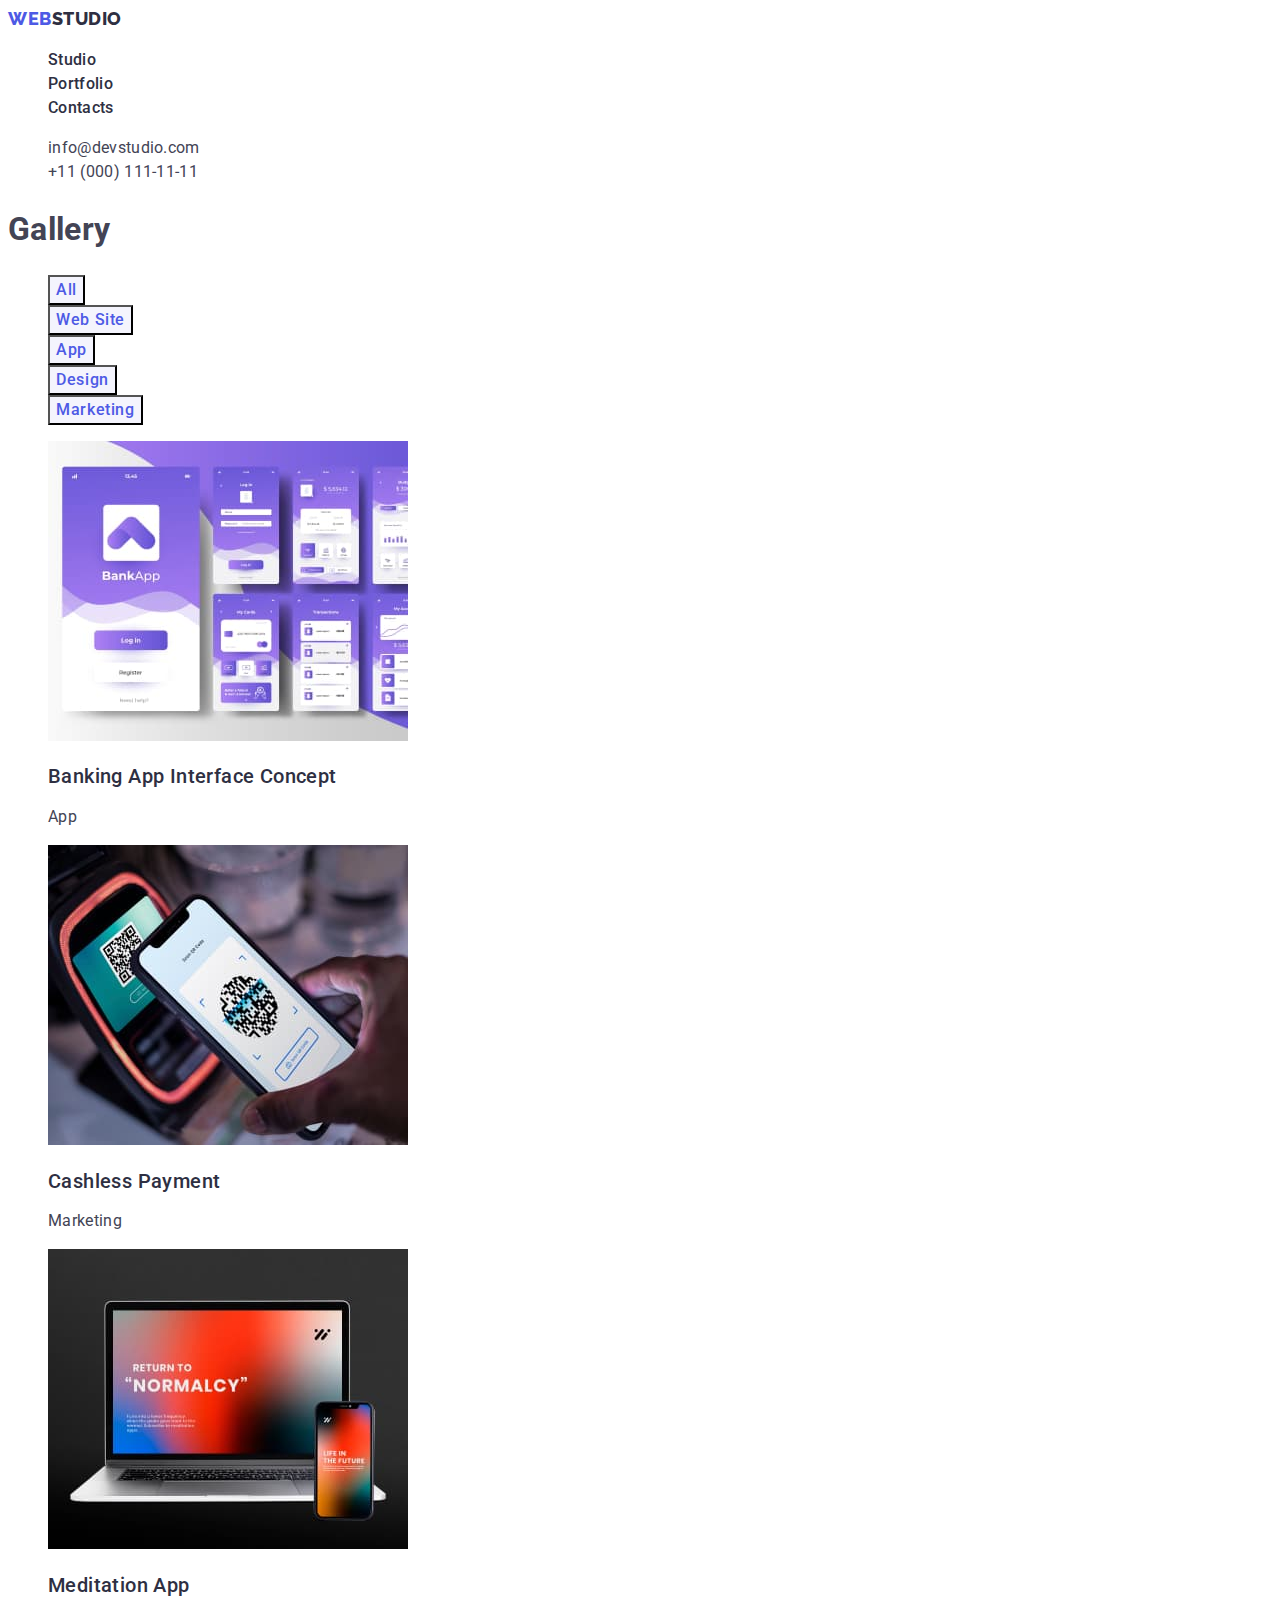
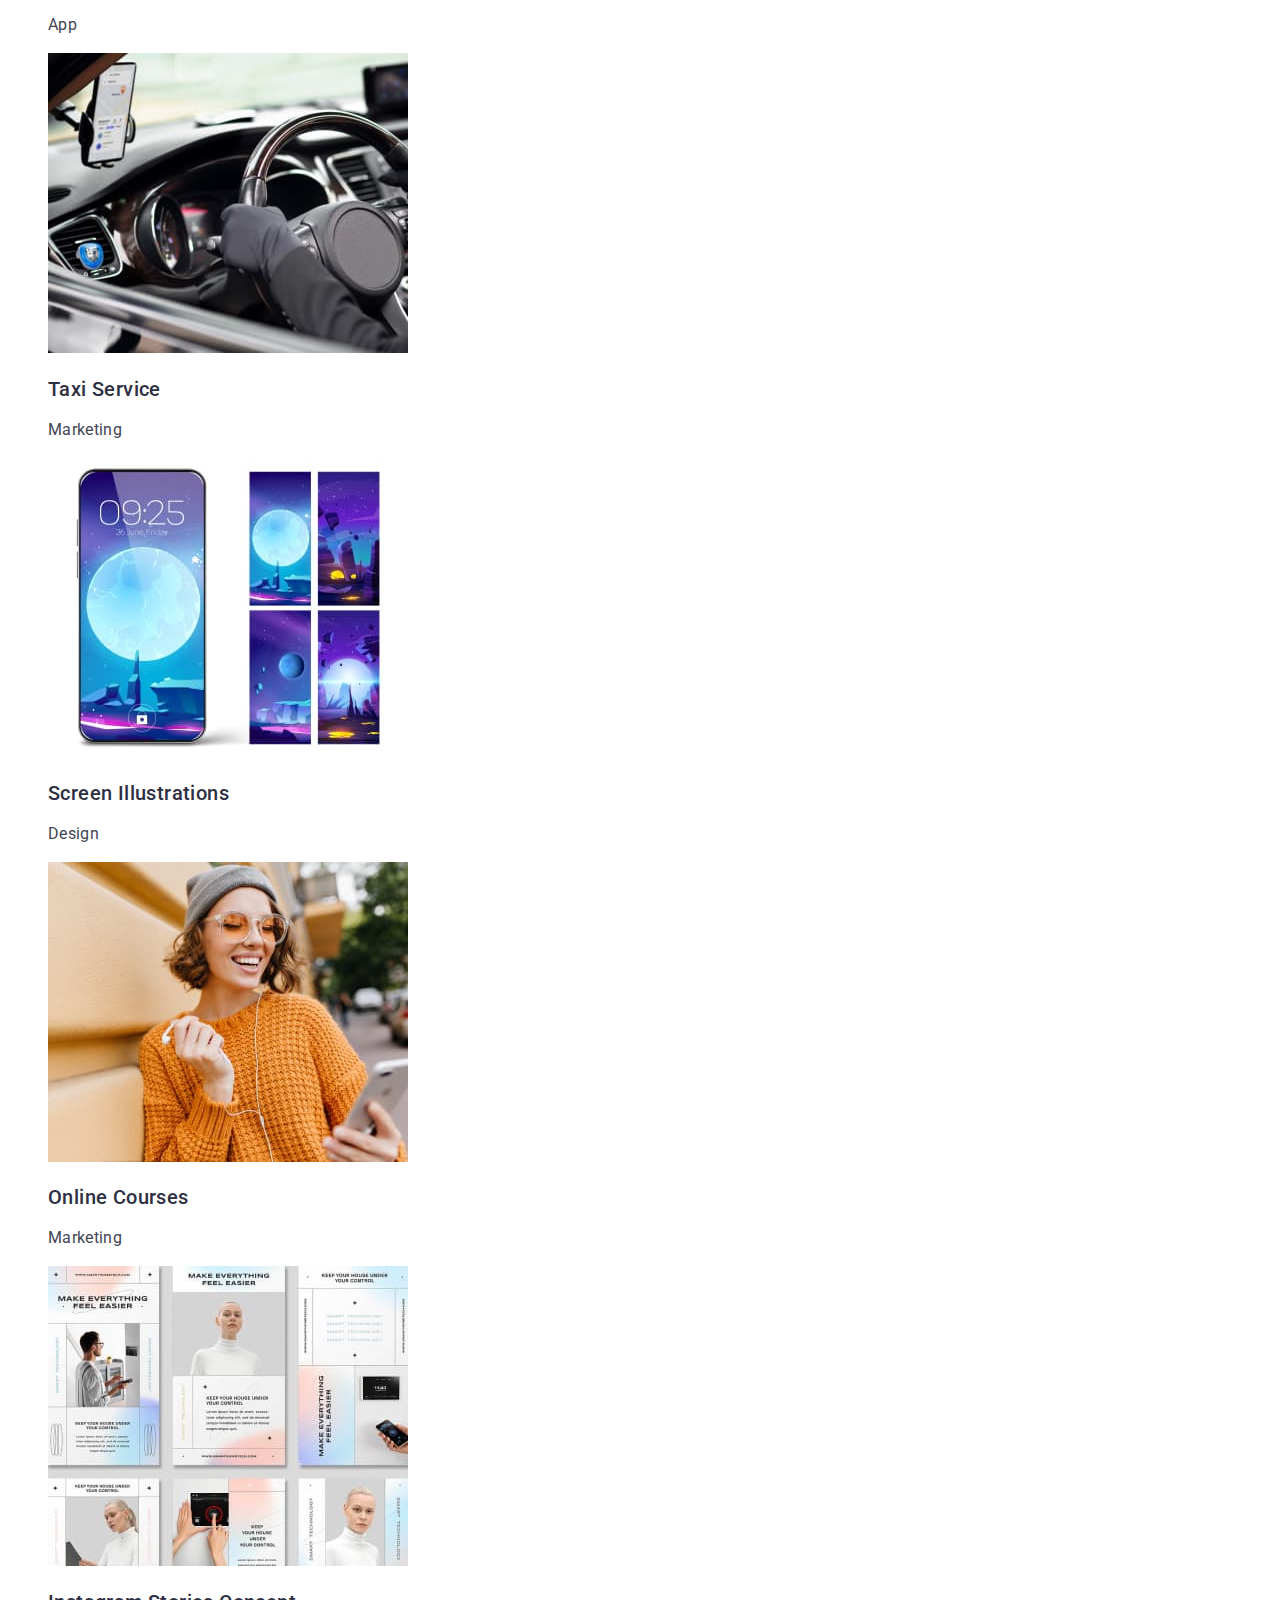
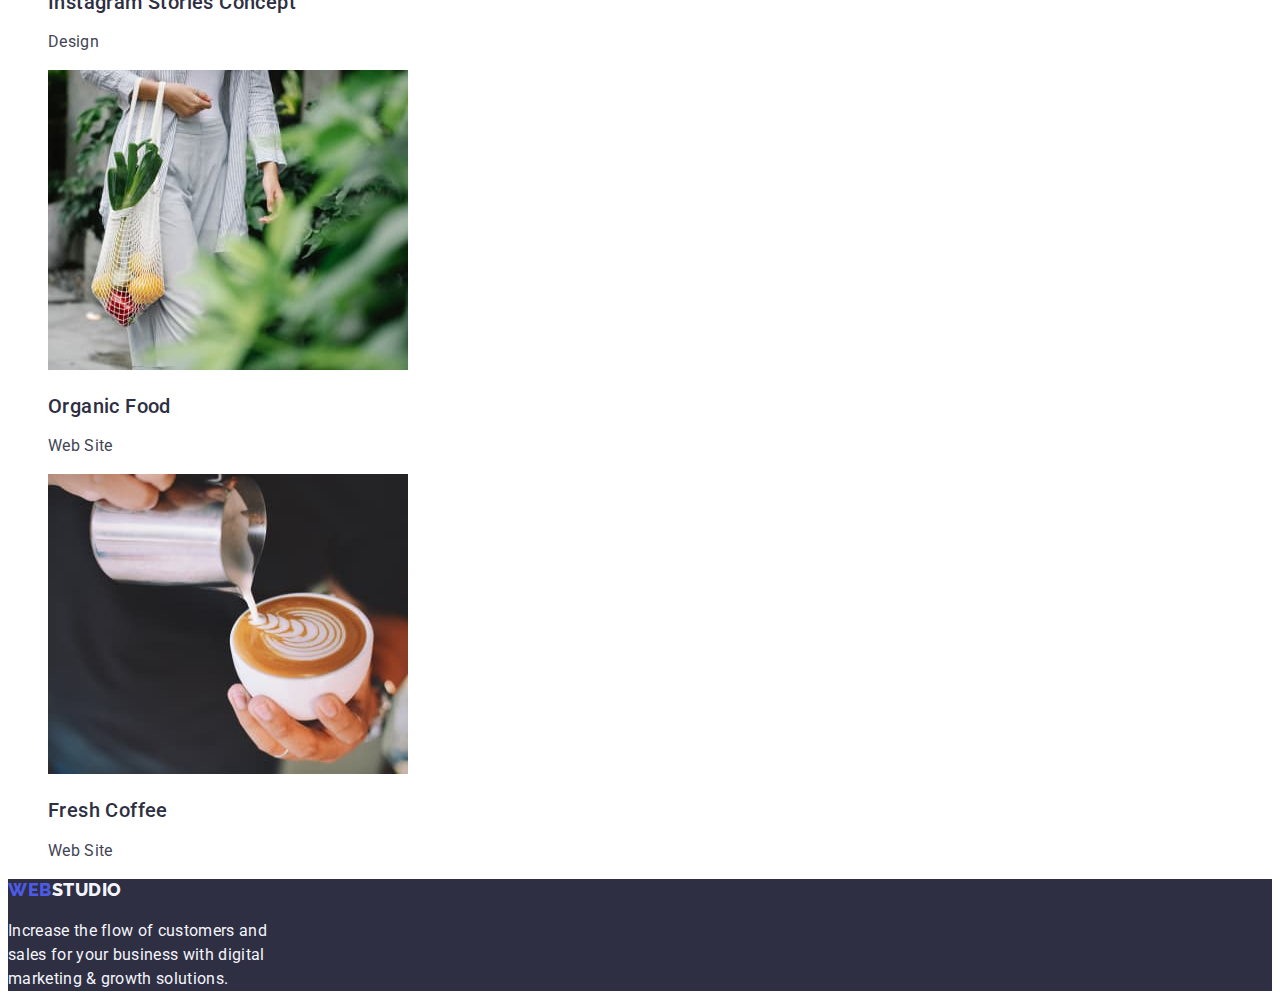
==== portfolio.html @ f918dcb4 "Initial commit" ====
<!DOCTYPE html>
<html lang="en">
    <head>
        <meta charset="UTF-8" />
        <meta name="viewport" content="width=device-width, initial-scale=1.0" />
        <title>Portfolio</title>
        <link rel="stylesheet" href="css/styles.css" />
        <link rel="preconnect" href="https://fonts.googleapis.com" />
        <link rel="preconnect" href="https://fonts.gstatic.com" crossorigin />
        <link
            href="https://fonts.googleapis.com/css2?family=Raleway:wght@800&family=Roboto:wght@400;500;700;900&display=swap"
            rel="stylesheet"
        />
    </head>
    <body id="portfolio">
        <header class="header header--portfolio">
            <nav class="site-nav">
                <a class="site-nav__logo link" href="./index.html">
                    WEB<span class="accent">Studio</span></a
                >
                <ul class="site-nav__list list">
                    <li><a class="site-nav-link link" href="./index.html">Studio</a></li>
                    <li><a class="site-nav-link link" href="./portfolio.html">Portfolio</a></li>
                    <li><a class="site-nav-link link" href="">Contacts</a></li>
                </ul>
            </nav>
            <address class="adress">
                <ul class="adress__list list">
                    <li>
                        <a class="adress__link link" href="”mailto:info@devstudio.com”"
                            >info@devstudio.com</a
                        >
                    </li>
                    <li>
                        <a class="adress__link link" href="tel:+110001111111">+11 (000) 111-11-11</a>
                    </li>
                </ul>
            </address>
        </header>
        <main class="portfolio">
            <section class="gallery">
                <h1 class="hidden">Gallery</h1>
                <ul class="gallery__buttons-list list">
                    <li class="gallery__buttons-item">
                        <button class="gallery__button" type="button">All</button>
                    </li>
                    <li class="gallery__buttons-item">
                        <button class="gallery__button" type="button">Web Site</button>
                    </li>
                    <li class="gallery__buttons-item">
                        <button class="gallery__button" type="button">App</button>
                    </li>
                    <li class="gallery__buttons-item">
                        <button class="gallery__button" type="button">Design</button>
                    </li>
                    <li class="gallery__buttons-item">
                        <button class="gallery__button" type="button">Marketing</button>
                    </li>
                </ul>
                <ul class="gallery__images-list list">
                    <li class="gallery__images-item">
                        <a class="link" href="">
                            <img
                                width="360"
                                height="300"
                                src="./images/portfolio_1.jpg"
                                alt="portfolio photo"
                            />
                            <!-- <div class="gallery__content-wrapper"> -->
                            <h2 class="gallery__images-subtitle">Banking App Interface Concept</h2>
                            <p class="gallery__images-text">App</p>
                            <!-- </div> -->
                        </a>
                    </li>
                    <li class="gallery__images-item">
                        <a class="link" href="">
                            <img
                                width="360"
                                height="300"
                                src="./images/portfolio_2.jpg"
                                alt="portfolio photo"
                            />
                            <!-- <div class="gallery__content-wrapper"> -->
                            <h2 class="gallery__images-subtitle">Cashless Payment</h2>
                            <p class="gallery__images-text">Marketing</p>
                            <!-- </div> -->
                        </a>
                    </li>
                    <li class="gallery__images-item">
                        <a class="link" href="">
                            <img
                                width="360"
                                height="300"
                                src="./images/portfolio_3.jpg"
                                alt="portfolio photo"
                            />
                            <!-- <div class="gallery__content-wrapper"> -->
                            <h2 class="gallery__images-subtitle">Meditation App</h2>
                            <p class="gallery__images-text">App</p>
                            <!-- </div> -->
                        </a>
                    </li>
                    <li class="gallery__images-item">
                        <a class="link" href="">
                            <img
                                width="360"
                                height="300"
                                src="./images/portfolio_4.jpg"
                                alt="portfolio photo"
                            />
                            <!-- <div class="gallery__content-wrapper"> -->
                            <h2 class="gallery__images-subtitle">Taxi Service</h2>
                            <p class="gallery__images-text">Marketing</p>
                            <!-- </div> -->
                        </a>
                    </li>
                    <li class="gallery__images-item">
                        <a class="link" href="">
                            <img
                                width="360"
                                height="300"
                                src="./images/portfolio_5.jpg"
                                alt="portfolio photo"
                            />
                            <!-- <div class="gallery__content-wrapper"> -->
                            <h2 class="gallery__images-subtitle">Screen Illustrations</h2>
                            <p class="gallery__images-text">Design</p>
                            <!-- </div> -->
                        </a>
                    </li>
                    <li class="gallery__images-item">
                        <a class="link" href="">
                            <img
                                width="360"
                                height="300"
                                src="./images/portfolio_6.jpg"
                                alt="portfolio photo"
                            />
                            <!-- <div class="gallery__content-wrapper"> -->
                            <h2 class="gallery__images-subtitle">Online Courses</h2>
                            <p class="gallery__images-text">Marketing</p>
                            <!-- </div> -->
                        </a>
                    </li>
                    <li class="gallery__images-item">
                        <a class="link" href="">
                            <img
                                width="360"
                                height="300"
                                src="./images/portfolio_7.jpg"
                                alt="portfolio photo"
                            />
                            <!-- <div class="gallery__content-wrapper"> -->
                            <h2 class="gallery__images-subtitle">Instagram Stories Concept</h2>
                            <p class="gallery__images-text">Design</p>
                            <!-- </div> -->
                        </a>
                    </li>
                    <li class="gallery__images-item">
                        <a class="link" href="">
                            <img
                                width="360"
                                height="300"
                                src="./images/portfolio_8.jpg"
                                alt="portfolio photo"
                            />
                            <!-- <div class="gallery__content-wrapper"> -->
                            <h2 class="gallery__images-subtitle">Organic Food</h2>
                            <p class="gallery__images-text">Web Site</p>
                            <!-- </div> -->
                        </a>
                    </li>
                    <li class="gallery__images-item">
                        <a class="link" href="">
                            <img
                                width="360"
                                height="300"
                                src="./images/portfolio_9.jpg"
                                alt="portfolio photo"
                            />
                            <!-- <div class="gallery__content-wrapper"> -->
                            <h2 class="gallery__images-subtitle">Fresh Coffee</h2>
                            <p class="gallery__images-text">Web Site</p>
                            <!-- </div> -->
                        </a>
                    </li>
                </ul>
            </section>
        </main>
        <footer class="footer">
            <a class="footer__logo link" href="./index.html">
                Web<span class="accent-footer">Studio</span></a
            >
            <p class="footer__text">
                Increase the flow of customers and <br />
                sales for your business with digital <br />
                marketing & growth solutions.
            </p>
        </footer>
    </body>
</html>
---- css/styles.css ----
:root {
    --main-background-color: #fff;
    --secondary-background-color: #f4f4fd;
    --main-dark-color: #2e2f42;
    --text-color: #434455;
    --white-text-color: #ffffff;
    --light-text-color: #f4f4fd;
    --accent-color: #4d5ae5;
    --accent-color-hover: #404bbf;

    --buttons-color: #f4f4fd;
    --subtitle-font-size: 20px;
    --title-font-size: 36px;
    --logo-font-size: 18px;
    --main-font-size: 15px;
}

body {
    font-family: 'Roboto', sans-serif;
    background-color: var(--main-background-color);
    color: var(--text-color);

    letter-spacing: 0.32px;
    line-height: 1.5;
}



/* ----------------------- index ----------------------------- */
.link {
    text-decoration: none;
}

.list {
    list-style: none;
}

.site-nav {
    color: var(--main-dark-color);

}

.site-nav__logo {
    font-family: 'Raleway', sans-serif;
    color: var(--accent-color);

    font-size: var(--logo-font-size);
    font-weight: 800;
    line-height: 1.17;
    letter-spacing: 0.03em;
    text-transform: uppercase;
}


.site-nav-link {
    font-size: var(--main-font-size);
    font-size: 16px;
    font-weight: 500;
    letter-spacing: 0.32px;
    line-height: 1.5;
    color: var(--main-dark-color);
}

.site-nav-link:hover,
.site-nav-link:focus {
    color: var(--accent-color-hover);
}

.adress {
    font-style: normal;
}



.adress__link{
    color:var(--text-color)
}

.adress__link:hover,
.adress__link:focus {
    color: var(--accent-color-hover);
}

.accent {
    color: var(--main-dark-color);
}

.hero {

    color: var(--white-text-color);
    background-color: var(--main-dark-color);

    text-align: center;
}

.hero__title {

    font-size: 56px;
    font-weight: 700;
    line-height: 1.07;
    letter-spacing: 1.12px;
}

.hero__button {
    font-family: 'Roboto', sans-serif;
    font-weight: 500;
    font-size: 16px;
    line-height: 1.5;
    letter-spacing: 0.04em;

    color: var(--white-text-color);
    background-color: var(--accent-color);

    cursor: pointer;
}

.hero__button:hover,
.hero__button:focus {
    background-color: var(--accent-color-hover);
}


.values__subtitle {
    color: var(--main-dark-color);

    font-size: var(--subtitle-font-size);
    font-weight: 500;
    line-height: 1.2;
    letter-spacing: 0.4px;
}



.work__title {
    text-transform: capitalize;
    text-align: center;

    color: var(--main-dark-color);
    font-size: var(--title-font-size);
    font-weight: 700;
    line-height: 1.11;
    letter-spacing: 0.72px;
}


.team {

    background-color: var(--secondary-background-color);
}

.team__title {
    text-transform: capitalize;
    font-size: var(--title-font-size);
    font-weight: 700;
    line-height: 1.11;
    letter-spacing: 0.72px;
    color: var(--main-dark-color);
    text-align: center;

}



.team__item {

    background-color: var(--main-background-color);
    text-align: center;

}

.team__subtitle {
    font-size: var(--subtitle-font-size);
    font-weight: 500;
    line-height: 1.2;
    letter-spacing: 0.4px;

    color: var(--main-dark-color);
}

.footer {
  
    background-color: var(--main-dark-color);
    color: var(--light-text-color);
}

.footer__logo {
    font-family: 'Raleway', sans-serif;
    font-size: var(--logo-font-size);
    color: var(--accent-color);
    font-weight: 800;
    line-height: 1.17;
    letter-spacing: 0.54px;
    text-transform: uppercase;
}


/* ----------------------- portfolio ----------------------------- */



.accent-footer {
    color: var(--light-text-color);
}


.gallery__button {
    font-family: 'Roboto', sans-serif;
    font-weight: 500;
    font-size: 16px;
    line-height: 1.5;
    letter-spacing: 0.04em;
    color: var(--accent-color);
    background-color: var(--buttons-color);

    cursor: pointer;
}

.gallery__button:focus,
.gallery__button:hover {
    color: var(--main-background-color);
    background-color: var(--accent-color-hover);

}

.gallery__images-subtitle {
    color: var(--main-dark-color);
    font-size: var(--subtitle-font-size);
    font-weight: 500;
    line-height: 1.2;
    letter-spacing: 0.4px;

}

.gallery__images-text{
    color: var(--text-color);
}
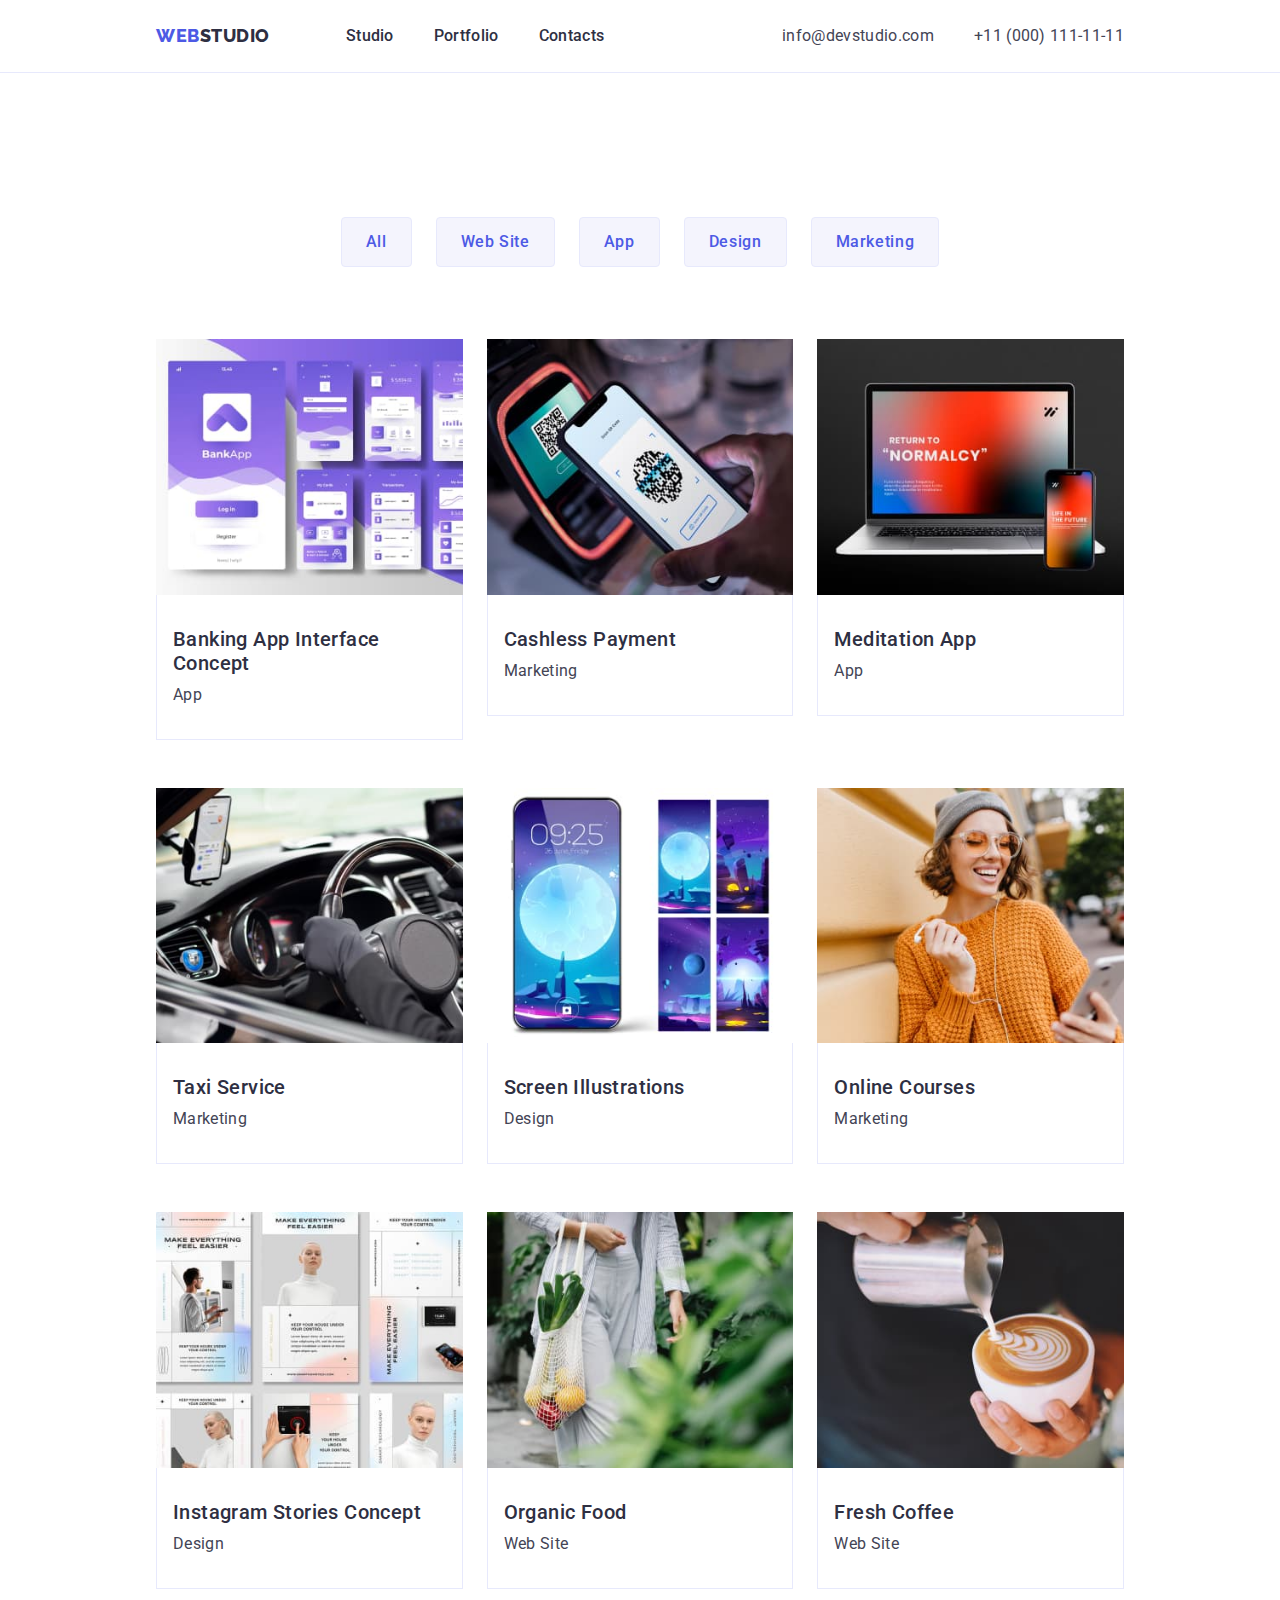
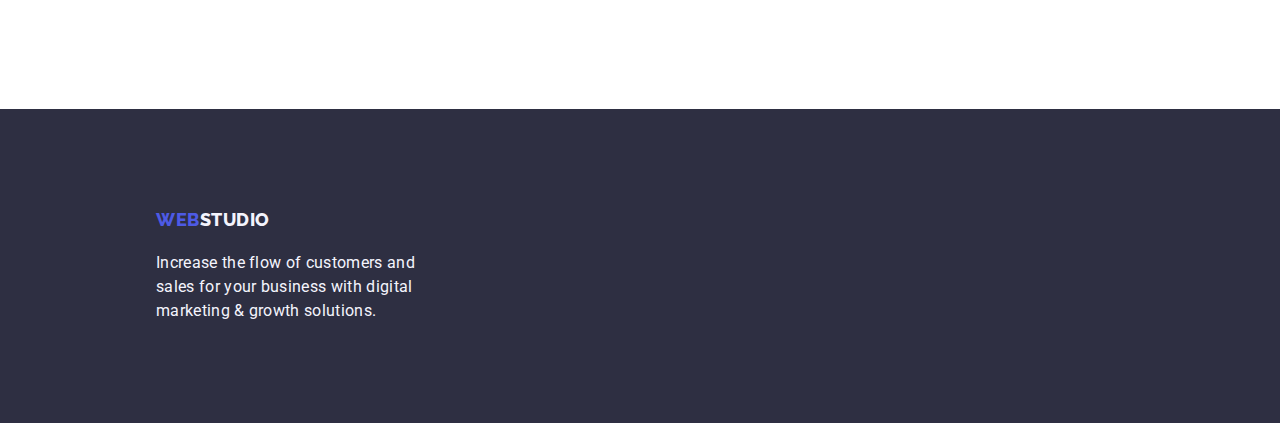
==== commit 15c097ed: "feat" ====
--- a/portfolio.html
+++ b/portfolio.html
@@ -13,11 +13,11 @@
         />
     </head>
     <body id="portfolio">
-        <header class="header header--portfolio">
+        <header class="header header--portfolio container">
             <nav class="site-nav">
                 <a class="site-nav__logo link" href="./index.html">
-                    WEB<span class="accent">Studio</span></a
-                >
+                    WEB<span class="accent">Studio</span>
+                </a>
                 <ul class="site-nav__list list">
                     <li><a class="site-nav-link link" href="./index.html">Studio</a></li>
                     <li><a class="site-nav-link link" href="./portfolio.html">Portfolio</a></li>
@@ -27,167 +27,175 @@
             <address class="adress">
                 <ul class="adress__list list">
                     <li>
-                        <a class="adress__link link" href="”mailto:info@devstudio.com”"
-                            >info@devstudio.com</a
-                        >
+                        <a class="adress__link link" href="”mailto:info@devstudio.com”">
+                            info@devstudio.com
+                        </a>
                     </li>
                     <li>
-                        <a class="adress__link link" href="tel:+110001111111">+11 (000) 111-11-11</a>
+                        <a class="adress__link link" href="tel:+110001111111"
+                            >+11 (000) 111-11-11</a
+                        >
                     </li>
                 </ul>
             </address>
         </header>
         <main class="portfolio">
             <section class="gallery">
-                <h1 class="hidden">Gallery</h1>
-                <ul class="gallery__buttons-list list">
-                    <li class="gallery__buttons-item">
-                        <button class="gallery__button" type="button">All</button>
-                    </li>
-                    <li class="gallery__buttons-item">
-                        <button class="gallery__button" type="button">Web Site</button>
-                    </li>
-                    <li class="gallery__buttons-item">
-                        <button class="gallery__button" type="button">App</button>
-                    </li>
-                    <li class="gallery__buttons-item">
-                        <button class="gallery__button" type="button">Design</button>
-                    </li>
-                    <li class="gallery__buttons-item">
-                        <button class="gallery__button" type="button">Marketing</button>
-                    </li>
-                </ul>
-                <ul class="gallery__images-list list">
-                    <li class="gallery__images-item">
-                        <a class="link" href="">
-                            <img
-                                width="360"
-                                height="300"
-                                src="./images/portfolio_1.jpg"
-                                alt="portfolio photo"
-                            />
-                            <!-- <div class="gallery__content-wrapper"> -->
-                            <h2 class="gallery__images-subtitle">Banking App Interface Concept</h2>
-                            <p class="gallery__images-text">App</p>
-                            <!-- </div> -->
-                        </a>
-                    </li>
-                    <li class="gallery__images-item">
-                        <a class="link" href="">
-                            <img
-                                width="360"
-                                height="300"
-                                src="./images/portfolio_2.jpg"
-                                alt="portfolio photo"
-                            />
-                            <!-- <div class="gallery__content-wrapper"> -->
-                            <h2 class="gallery__images-subtitle">Cashless Payment</h2>
-                            <p class="gallery__images-text">Marketing</p>
-                            <!-- </div> -->
-                        </a>
-                    </li>
-                    <li class="gallery__images-item">
-                        <a class="link" href="">
-                            <img
-                                width="360"
-                                height="300"
-                                src="./images/portfolio_3.jpg"
-                                alt="portfolio photo"
-                            />
-                            <!-- <div class="gallery__content-wrapper"> -->
-                            <h2 class="gallery__images-subtitle">Meditation App</h2>
-                            <p class="gallery__images-text">App</p>
-                            <!-- </div> -->
-                        </a>
-                    </li>
-                    <li class="gallery__images-item">
-                        <a class="link" href="">
-                            <img
-                                width="360"
-                                height="300"
-                                src="./images/portfolio_4.jpg"
-                                alt="portfolio photo"
-                            />
-                            <!-- <div class="gallery__content-wrapper"> -->
-                            <h2 class="gallery__images-subtitle">Taxi Service</h2>
-                            <p class="gallery__images-text">Marketing</p>
-                            <!-- </div> -->
-                        </a>
-                    </li>
-                    <li class="gallery__images-item">
-                        <a class="link" href="">
-                            <img
-                                width="360"
-                                height="300"
-                                src="./images/portfolio_5.jpg"
-                                alt="portfolio photo"
-                            />
-                            <!-- <div class="gallery__content-wrapper"> -->
-                            <h2 class="gallery__images-subtitle">Screen Illustrations</h2>
-                            <p class="gallery__images-text">Design</p>
-                            <!-- </div> -->
-                        </a>
-                    </li>
-                    <li class="gallery__images-item">
-                        <a class="link" href="">
-                            <img
-                                width="360"
-                                height="300"
-                                src="./images/portfolio_6.jpg"
-                                alt="portfolio photo"
-                            />
-                            <!-- <div class="gallery__content-wrapper"> -->
-                            <h2 class="gallery__images-subtitle">Online Courses</h2>
-                            <p class="gallery__images-text">Marketing</p>
-                            <!-- </div> -->
-                        </a>
-                    </li>
-                    <li class="gallery__images-item">
-                        <a class="link" href="">
-                            <img
-                                width="360"
-                                height="300"
-                                src="./images/portfolio_7.jpg"
-                                alt="portfolio photo"
-                            />
-                            <!-- <div class="gallery__content-wrapper"> -->
-                            <h2 class="gallery__images-subtitle">Instagram Stories Concept</h2>
-                            <p class="gallery__images-text">Design</p>
-                            <!-- </div> -->
-                        </a>
-                    </li>
-                    <li class="gallery__images-item">
-                        <a class="link" href="">
-                            <img
-                                width="360"
-                                height="300"
-                                src="./images/portfolio_8.jpg"
-                                alt="portfolio photo"
-                            />
-                            <!-- <div class="gallery__content-wrapper"> -->
-                            <h2 class="gallery__images-subtitle">Organic Food</h2>
-                            <p class="gallery__images-text">Web Site</p>
-                            <!-- </div> -->
-                        </a>
-                    </li>
-                    <li class="gallery__images-item">
-                        <a class="link" href="">
-                            <img
-                                width="360"
-                                height="300"
-                                src="./images/portfolio_9.jpg"
-                                alt="portfolio photo"
-                            />
-                            <!-- <div class="gallery__content-wrapper"> -->
-                            <h2 class="gallery__images-subtitle">Fresh Coffee</h2>
-                            <p class="gallery__images-text">Web Site</p>
-                            <!-- </div> -->
-                        </a>
-                    </li>
-                </ul>
+                <div class="container">
+                    <h1 class="hidden">Gallery</h1>
+                    <ul class="gallery__buttons-list list">
+                        <li class="gallery__buttons-item">
+                            <button class="gallery__button" type="button">All</button>
+                        </li>
+                        <li class="gallery__buttons-item">
+                            <button class="gallery__button" type="button">Web Site</button>
+                        </li>
+                        <li class="gallery__buttons-item">
+                            <button class="gallery__button" type="button">App</button>
+                        </li>
+                        <li class="gallery__buttons-item">
+                            <button class="gallery__button" type="button">Design</button>
+                        </li>
+                        <li class="gallery__buttons-item">
+                            <button class="gallery__button" type="button">Marketing</button>
+                        </li>
+                    </ul>
+                    <ul class="gallery__images-list list">
+                        <li class="gallery__images-item">
+                            <a class="link" href="">
+                                <img
+                                    width="360"
+                                    height="300"
+                                    src="./images/portfolio_1.jpg"
+                                    alt="portfolio photo"
+                                />
+                                <div class="gallery__content-wrapper">
+                                    <h2 class="gallery__images-subtitle">
+                                        Banking App Interface Concept
+                                    </h2>
+                                    <p class="gallery__images-text">App</p>
+                                </div>
+                            </a>
+                        </li>
+                        <li class="gallery__images-item">
+                            <a class="link" href="">
+                                <img
+                                    width="360"
+                                    height="300"
+                                    src="./images/portfolio_2.jpg"
+                                    alt="portfolio photo"
+                                />
+                                <div class="gallery__content-wrapper">
+                                    <h2 class="gallery__images-subtitle">Cashless Payment</h2>
+                                    <p class="gallery__images-text">Marketing</p>
+                                </div>
+                            </a>
+                        </li>
+                        <li class="gallery__images-item">
+                            <a class="link" href="">
+                                <img
+                                    width="360"
+                                    height="300"
+                                    src="./images/portfolio_3.jpg"
+                                    alt="portfolio photo"
+                                />
+                                <div class="gallery__content-wrapper">
+                                    <h2 class="gallery__images-subtitle">Meditation App</h2>
+                                    <p class="gallery__images-text">App</p>
+                                </div>
+                            </a>
+                        </li>
+                        <li class="gallery__images-item">
+                            <a class="link" href="">
+                                <img
+                                    width="360"
+                                    height="300"
+                                    src="./images/portfolio_4.jpg"
+                                    alt="portfolio photo"
+                                />
+                                <div class="gallery__content-wrapper">
+                                    <h2 class="gallery__images-subtitle">Taxi Service</h2>
+                                    <p class="gallery__images-text">Marketing</p>
+                                </div>
+                            </a>
+                        </li>
+                        <li class="gallery__images-item">
+                            <a class="link" href="">
+                                <img
+                                    width="360"
+                                    height="300"
+                                    src="./images/portfolio_5.jpg"
+                                    alt="portfolio photo"
+                                />
+                                <div class="gallery__content-wrapper">
+                                    <h2 class="gallery__images-subtitle">Screen Illustrations</h2>
+                                    <p class="gallery__images-text">Design</p>
+                                </div>
+                            </a>
+                        </li>
+                        <li class="gallery__images-item">
+                            <a class="link" href="">
+                                <img
+                                    width="360"
+                                    height="300"
+                                    src="./images/portfolio_6.jpg"
+                                    alt="portfolio photo"
+                                />
+                                <div class="gallery__content-wrapper">
+                                    <h2 class="gallery__images-subtitle">Online Courses</h2>
+                                    <p class="gallery__images-text">Marketing</p>
+                                </div>
+                            </a>
+                        </li>
+                        <li class="gallery__images-item">
+                            <a class="link" href="">
+                                <img
+                                    width="360"
+                                    height="300"
+                                    src="./images/portfolio_7.jpg"
+                                    alt="portfolio photo"
+                                />
+                                <div class="gallery__content-wrapper">
+                                    <h2 class="gallery__images-subtitle">
+                                        Instagram Stories Concept
+                                    </h2>
+                                    <p class="gallery__images-text">Design</p>
+                                </div>
+                            </a>
+                        </li>
+                        <li class="gallery__images-item">
+                            <a class="link" href="">
+                                <img
+                                    width="360"
+                                    height="300"
+                                    src="./images/portfolio_8.jpg"
+                                    alt="portfolio photo"
+                                />
+                                <div class="gallery__content-wrapper">
+                                    <h2 class="gallery__images-subtitle">Organic Food</h2>
+                                    <p class="gallery__images-text">Web Site</p>
+                                </div>
+                            </a>
+                        </li>
+                        <li class="gallery__images-item">
+                            <a class="link" href="">
+                                <img
+                                    width="360"
+                                    height="300"
+                                    src="./images/portfolio_9.jpg"
+                                    alt="portfolio photo"
+                                />
+                                <div class="gallery__content-wrapper">
+                                    <h2 class="gallery__images-subtitle">Fresh Coffee</h2>
+                                    <p class="gallery__images-text">Web Site</p>
+                                </div>
+                            </a>
+                        </li>
+                    </ul>
+                </div>
             </section>
         </main>
-        <footer class="footer">
+        <footer class="footer container">
             <a class="footer__logo link" href="./index.html">
                 Web<span class="accent-footer">Studio</span></a
             >
--- a/css/styles.css
+++ b/css/styles.css
@@ -7,7 +7,7 @@
     --light-text-color: #f4f4fd;
     --accent-color: #4d5ae5;
     --accent-color-hover: #404bbf;
-
+    --border-color: #e7e9fc;
     --buttons-color: #f4f4fd;
     --subtitle-font-size: 20px;
     --title-font-size: 36px;
@@ -19,14 +19,41 @@
     font-family: 'Roboto', sans-serif;
     background-color: var(--main-background-color);
     color: var(--text-color);
-
+    margin: 0;
     letter-spacing: 0.32px;
     line-height: 1.5;
 }
 
-
+img {
+    max-width: 100%;
+    height: auto;  
+    display: block;
+}
+
+h1,
+h2,
+h3,
+p,
+ul {
+    margin: 0;
+}
+
+ul {
+    padding: 0;
+    list-style: none;
+}
+
+a {
+    font-style: normal;
+    text-decoration: none;
+    color: inherit;
+}
 
 /* ----------------------- index ----------------------------- */
+
+.container{
+    max-width: 1158px;
+}
 .link {
     text-decoration: none;
 }
@@ -34,16 +61,27 @@
 .list {
     list-style: none;
 }
+.header {
+    padding: 0 156px;
+    display: flex;
+    align-items: center;
+    justify-content: space-between;
+    border-bottom: 1px solid var(--border-color);
+}
+
 
 .site-nav {
     color: var(--main-dark-color);
-
+    display: flex;
+    align-items: center;
+    height: 72px;
+    width: auto; 
 }
 
 .site-nav__logo {
     font-family: 'Raleway', sans-serif;
     color: var(--accent-color);
-
+    margin-right: 76px;
     font-size: var(--logo-font-size);
     font-weight: 800;
     line-height: 1.17;
@@ -51,6 +89,14 @@
     text-transform: uppercase;
 }
 
+.site-nav .site-nav__list {
+    display: flex;
+    align-items: center;
+}
+
+.site-nav__list > li:not(:last-child) {
+    margin-right: 40px;
+}
 
 .site-nav-link {
     font-size: var(--main-font-size);
@@ -70,7 +116,14 @@
     font-style: normal;
 }
 
-
+.adress .adress__list {
+    display: flex;
+    align-items: center;
+}
+
+.adress__list > li:not(:last-child) {
+    margin-right: 40px;
+}
 
 .adress__link{
     color:var(--text-color)
@@ -85,16 +138,23 @@
     color: var(--main-dark-color);
 }
 
+
 .hero {
-
+    height: 600px;
+    width: auto;
+    background-color: var(--main-dark-color);
     color: var(--white-text-color);
-    background-color: var(--main-dark-color);
-
+    display: flex;
+    flex-direction: column;
+    align-items: center;
+    justify-content: center;
     text-align: center;
+    margin-left: auto;
+    margin-right: auto;
 }
 
 .hero__title {
-
+    margin-bottom: 48px;
     font-size: 56px;
     font-weight: 700;
     line-height: 1.07;
@@ -107,10 +167,12 @@
     font-size: 16px;
     line-height: 1.5;
     letter-spacing: 0.04em;
-
+    padding: 16px 32px;
     color: var(--white-text-color);
     background-color: var(--accent-color);
-
+    border-radius: 4px;
+    border: none;
+    box-shadow: 0px 4px 4px 0px rgba(0, 0, 0, 0.15);
     cursor: pointer;
 }
 
@@ -119,22 +181,40 @@
     background-color: var(--accent-color-hover);
 }
 
+.values {
+    padding: 120px 156px;
+}
+
+.hidden {
+    visibility: hidden;
+}
 
 .values__subtitle {
     color: var(--main-dark-color);
-
+    margin-bottom: 8px;
     font-size: var(--subtitle-font-size);
     font-weight: 500;
     line-height: 1.2;
     letter-spacing: 0.4px;
 }
 
-
+.values__list {
+    display: flex;
+    justify-content: space-between;
+}
+
+.values__item:not(:last-child) {
+    margin-right: 24px;
+}
+
+.work {
+    padding: 0 156px 140px 156px;
+}
 
 .work__title {
     text-transform: capitalize;
     text-align: center;
-
+    margin-bottom: 72px;
     color: var(--main-dark-color);
     font-size: var(--title-font-size);
     font-weight: 700;
@@ -142,9 +222,13 @@
     letter-spacing: 0.72px;
 }
 
+.work__list {
+    display: flex;
+    justify-content: space-between;
+}
 
 .team {
-
+    padding: 120px 156px 120px 156px;
     background-color: var(--secondary-background-color);
 }
 
@@ -156,16 +240,21 @@
     letter-spacing: 0.72px;
     color: var(--main-dark-color);
     text-align: center;
-
-}
-
-
+    margin-bottom: 72px;
+}
+
+.team__list {
+    display: flex;
+    justify-content: space-between;
+}
 
 .team__item {
-
+    padding-bottom: 32px;
     background-color: var(--main-background-color);
     text-align: center;
-
+    border-radius: 0px 0px 4px 4px;
+    box-shadow: 0px 2px 1px 0px rgba(46, 47, 66, 0.08), 0px 1px 1px 0px rgba(46, 47, 66, 0.16),
+        0px 1px 6px 0px rgba(46, 47, 66, 0.08);
 }
 
 .team__subtitle {
@@ -173,12 +262,13 @@
     font-weight: 500;
     line-height: 1.2;
     letter-spacing: 0.4px;
-
+    margin-top: 32px;
+    margin-bottom: 8px;
     color: var(--main-dark-color);
 }
 
 .footer {
-  
+    padding: 100px 156px;
     background-color: var(--main-dark-color);
     color: var(--light-text-color);
 }
@@ -193,15 +283,29 @@
     text-transform: uppercase;
 }
 
+.footer__text {
+    margin-top: 18px;
+}
 
 /* ----------------------- portfolio ----------------------------- */
 
-
+.portfolio {
+    padding: 96px 156px 120px 156px;
+}
 
 .accent-footer {
     color: var(--light-text-color);
 }
 
+.gallery__buttons-list {
+    display: flex;
+    justify-content: center;
+    margin-bottom: 72px;
+}
+
+.gallery__buttons-list li:not(:last-child) {
+    margin-right: 24px;
+}
 
 .gallery__button {
     font-family: 'Roboto', sans-serif;
@@ -211,7 +315,9 @@
     letter-spacing: 0.04em;
     color: var(--accent-color);
     background-color: var(--buttons-color);
-
+    border: 1px solid var(--border-color);
+    padding: 12px 24px;
+    border-radius: 4px;
     cursor: pointer;
 }
 
@@ -219,7 +325,34 @@
 .gallery__button:hover {
     color: var(--main-background-color);
     background-color: var(--accent-color-hover);
-
+    box-shadow: 0px 2px 2px 0px rgba(0, 0, 0, 0.12), 0px 2px 1px 0px rgba(0, 0, 0, 0.08),
+        0px 3px 1px 0px rgba(0, 0, 0, 0.1);
+    border: 1px solid transparent;
+}
+
+.gallery__images-list {
+    display: flex;
+    flex-wrap: wrap;
+    justify-content: space-between;
+    margin: 0 auto;
+}
+
+.gallery__images-item img {
+    box-sizing: border-box;
+}
+
+.gallery__images-item {
+    flex-basis: calc((100% - 48px) / 3);
+    margin-right: 24px;
+    margin-bottom: 48px;
+}
+
+.gallery__images-item:nth-child(3n) {
+    margin-right: 0;
+}
+
+.gallery__images-item:nth-last-child(-n + 3) {
+    margin-bottom: 0;
 }
 
 .gallery__images-subtitle {
@@ -228,7 +361,16 @@
     font-weight: 500;
     line-height: 1.2;
     letter-spacing: 0.4px;
-
+    margin-bottom: 8px;
+}
+
+.gallery__content-wrapper {
+    max-width: 360px;
+    box-sizing: border-box;
+    border-bottom: 1px solid var(--border-color);
+    border-left: 1px solid var(--border-color);
+    border-right: 1px solid var(--border-color);
+    padding: 32px 16px;
 }
 
 .gallery__images-text{
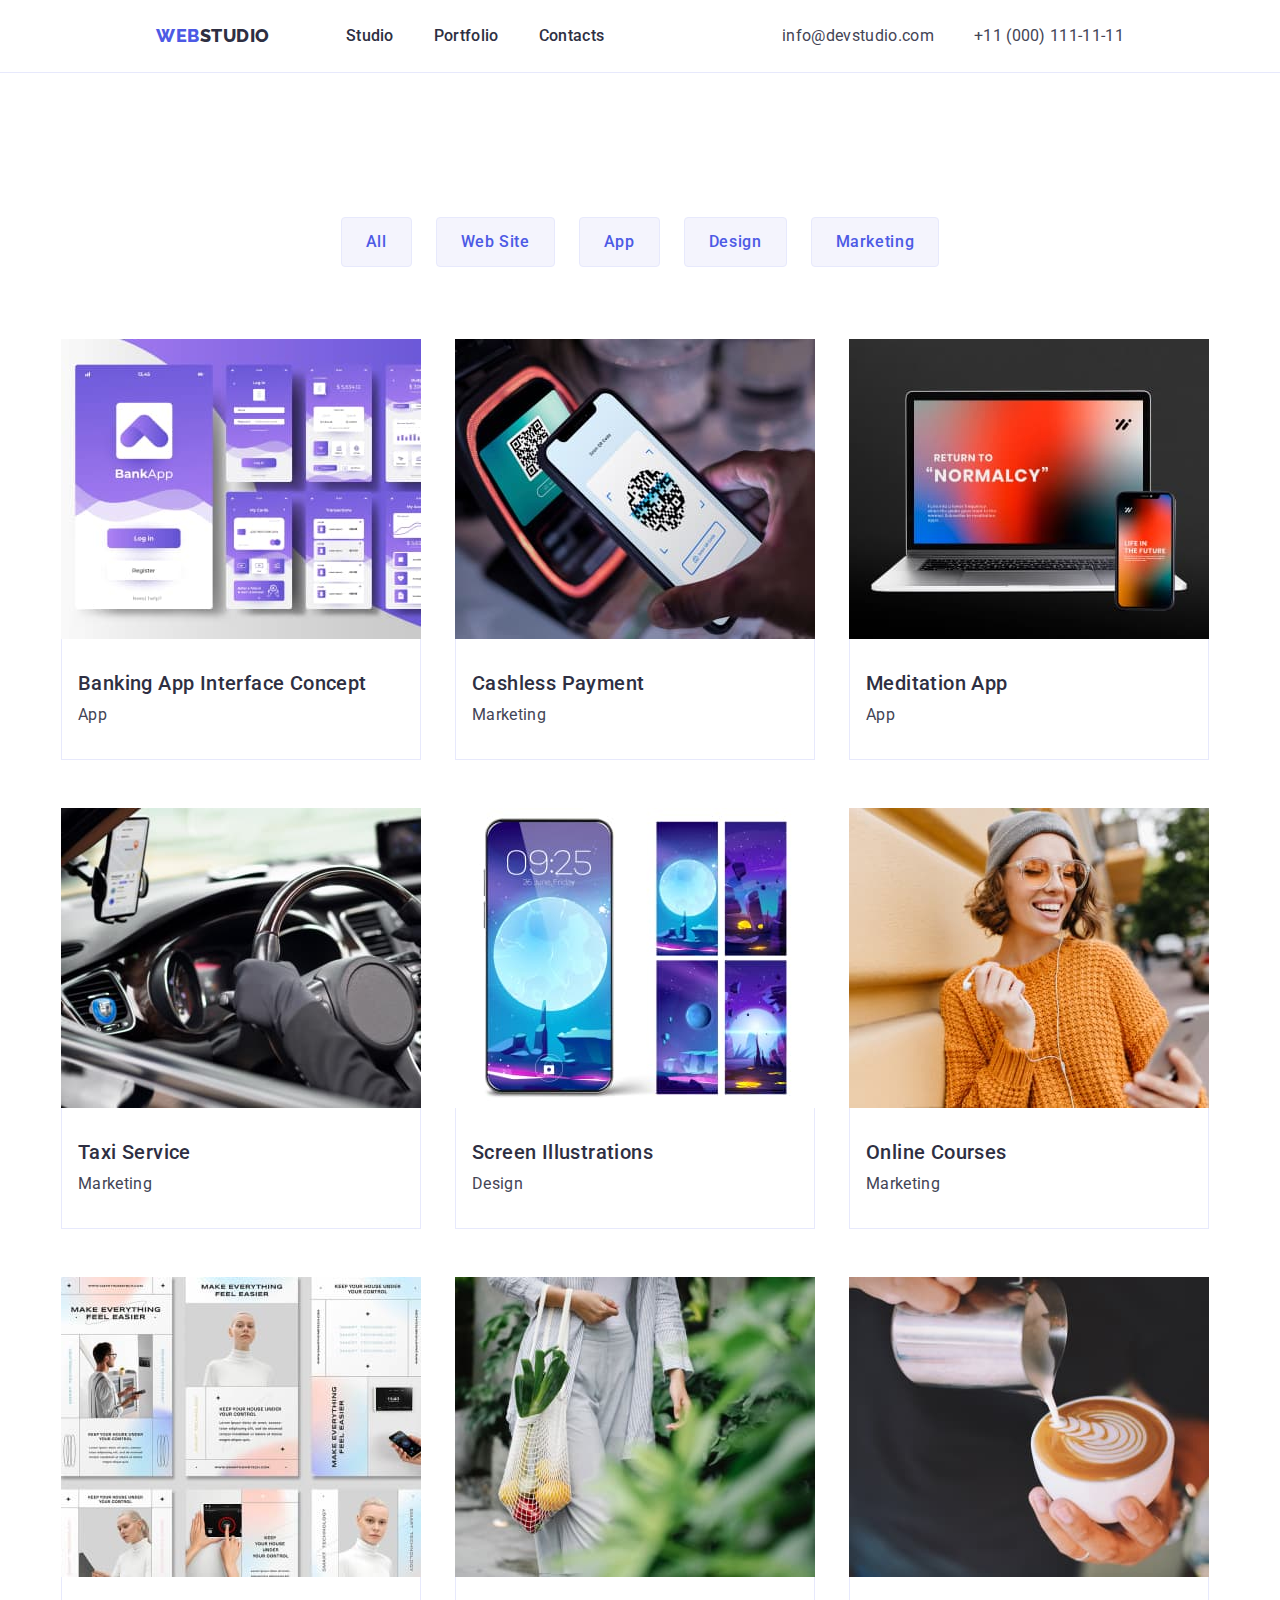
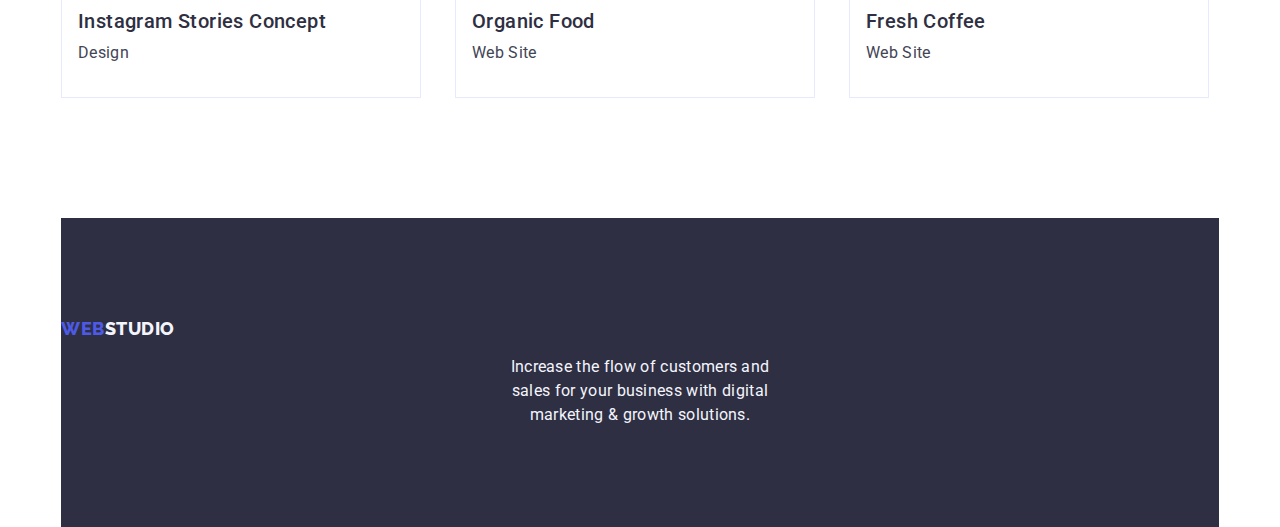
==== commit 9c618874: "fix" ====
--- a/portfolio.html
+++ b/portfolio.html
@@ -4,20 +4,22 @@
         <meta charset="UTF-8" />
         <meta name="viewport" content="width=device-width, initial-scale=1.0" />
         <title>Portfolio</title>
-        <link rel="stylesheet" href="css/styles.css" />
         <link rel="preconnect" href="https://fonts.googleapis.com" />
         <link rel="preconnect" href="https://fonts.gstatic.com" crossorigin />
         <link
             href="https://fonts.googleapis.com/css2?family=Raleway:wght@800&family=Roboto:wght@400;500;700;900&display=swap"
             rel="stylesheet"
         />
+        <link rel="stylesheet" href="https://cdnjs.cloudflare.com/ajax/libs/modern-normalize/1.1.0/modern-normalize.min.css">
+        <link rel="stylesheet" href="css/styles.css" />
     </head>
     <body id="portfolio">
-        <header class="header header--portfolio container">
+        <header class="header">
+            <div class="container flex-box">
             <nav class="site-nav">
-                <a class="site-nav__logo link" href="./index.html">
-                    WEB<span class="accent">Studio</span>
-                </a>
+                <a class="site-nav__logo link" href="./index.html"
+                    >WEB<span class="accent">Studio</span></a
+                >
                 <ul class="site-nav__list list">
                     <li><a class="site-nav-link link" href="./index.html">Studio</a></li>
                     <li><a class="site-nav-link link" href="./portfolio.html">Portfolio</a></li>
@@ -27,9 +29,9 @@
             <address class="adress">
                 <ul class="adress__list list">
                     <li>
-                        <a class="adress__link link" href="”mailto:info@devstudio.com”">
-                            info@devstudio.com
-                        </a>
+                        <a class="adress__link link" href="”mailto:info@devstudio.com”"
+                            >info@devstudio.com</a
+                        >
                     </li>
                     <li>
                         <a class="adress__link link" href="tel:+110001111111"
@@ -38,11 +40,12 @@
                     </li>
                 </ul>
             </address>
+        </div>
         </header>
-        <main class="portfolio">
+        <main>
             <section class="gallery">
                 <div class="container">
-                    <h1 class="hidden">Gallery</h1>
+                    <h1 class="visually-hidden">Gallery</h1>
                     <ul class="gallery__buttons-list list">
                         <li class="gallery__buttons-item">
                             <button class="gallery__button" type="button">All</button>
--- a/css/styles.css
+++ b/css/styles.css
@@ -53,6 +53,7 @@
 
 .container{
     max-width: 1158px;
+    margin: 0 auto;
 }
 .link {
     text-decoration: none;
@@ -61,13 +62,18 @@
 .list {
     list-style: none;
 }
+
+.flex-box{
+    display: flex;
+    align-items: center;
+    justify-content: space-between;
+
+}
 .header {
     padding: 0 156px;
-    display: flex;
-    align-items: center;
-    justify-content: space-between;
     border-bottom: 1px solid var(--border-color);
 }
+
 
 
 .site-nav {
@@ -145,15 +151,14 @@
     background-color: var(--main-dark-color);
     color: var(--white-text-color);
     display: flex;
-    flex-direction: column;
-    align-items: center;
-    justify-content: center;
+    padding: 188px 0;
     text-align: center;
     margin-left: auto;
     margin-right: auto;
 }
 
 .hero__title {
+    max-width: 496px; 
     margin-bottom: 48px;
     font-size: 56px;
     font-weight: 700;
@@ -162,6 +167,8 @@
 }
 
 .hero__button {
+    display: block; 
+    min-width: 169px ;
     font-family: 'Roboto', sans-serif;
     font-weight: 500;
     font-size: 16px;
@@ -174,6 +181,8 @@
     border: none;
     box-shadow: 0px 4px 4px 0px rgba(0, 0, 0, 0.15);
     cursor: pointer;
+    margin-left: auto;
+    margin-right: auto;
 }
 
 .hero__button:hover,
@@ -182,10 +191,10 @@
 }
 
 .values {
-    padding: 120px 156px;
-}
-
-.hidden {
+    padding: 120px 0;
+}
+
+.visually-hidden{
     visibility: hidden;
 }
 
@@ -202,13 +211,13 @@
     display: flex;
     justify-content: space-between;
 }
-
-.values__item:not(:last-child) {
-    margin-right: 24px;
-}
+.values__item{
+    width: calc((100% - 72px) / 4);
+}
+
 
 .work {
-    padding: 0 156px 140px 156px;
+    padding-bottom: 120px;
 }
 
 .work__title {
@@ -225,10 +234,15 @@
 .work__list {
     display: flex;
     justify-content: space-between;
+    gap: 24px;
+}
+
+.work__item{
+    width: calc((100% - 48px) / 3); 
 }
 
 .team {
-    padding: 120px 156px 120px 156px;
+    padding: 120px 0;
     background-color: var(--secondary-background-color);
 }
 
@@ -246,10 +260,15 @@
 .team__list {
     display: flex;
     justify-content: space-between;
+    gap: 24px; 
+}
+
+.team__content-wrapper{
+    padding: 32px 0;
 }
 
 .team__item {
-    padding-bottom: 32px;
+    width: calc((100% - 72px) / 4);
     background-color: var(--main-background-color);
     text-align: center;
     border-radius: 0px 0px 4px 4px;
@@ -258,22 +277,23 @@
 }
 
 .team__subtitle {
+    text-align: center;
     font-size: var(--subtitle-font-size);
     font-weight: 500;
     line-height: 1.2;
     letter-spacing: 0.4px;
-    margin-top: 32px;
     margin-bottom: 8px;
     color: var(--main-dark-color);
 }
 
 .footer {
-    padding: 100px 156px;
+    padding: 100px 0;
     background-color: var(--main-dark-color);
     color: var(--light-text-color);
 }
 
 .footer__logo {
+    display: inline-block; 
     font-family: 'Raleway', sans-serif;
     font-size: var(--logo-font-size);
     color: var(--accent-color);
@@ -281,16 +301,17 @@
     line-height: 1.17;
     letter-spacing: 0.54px;
     text-transform: uppercase;
+    margin-bottom: 16px;
 }
 
 .footer__text {
-    margin-top: 18px;
+    text-align: center;
 }
 
 /* ----------------------- portfolio ----------------------------- */
 
-.portfolio {
-    padding: 96px 156px 120px 156px;
+.gallery{
+    padding: 96px 0 120px 0;
 }
 
 .accent-footer {
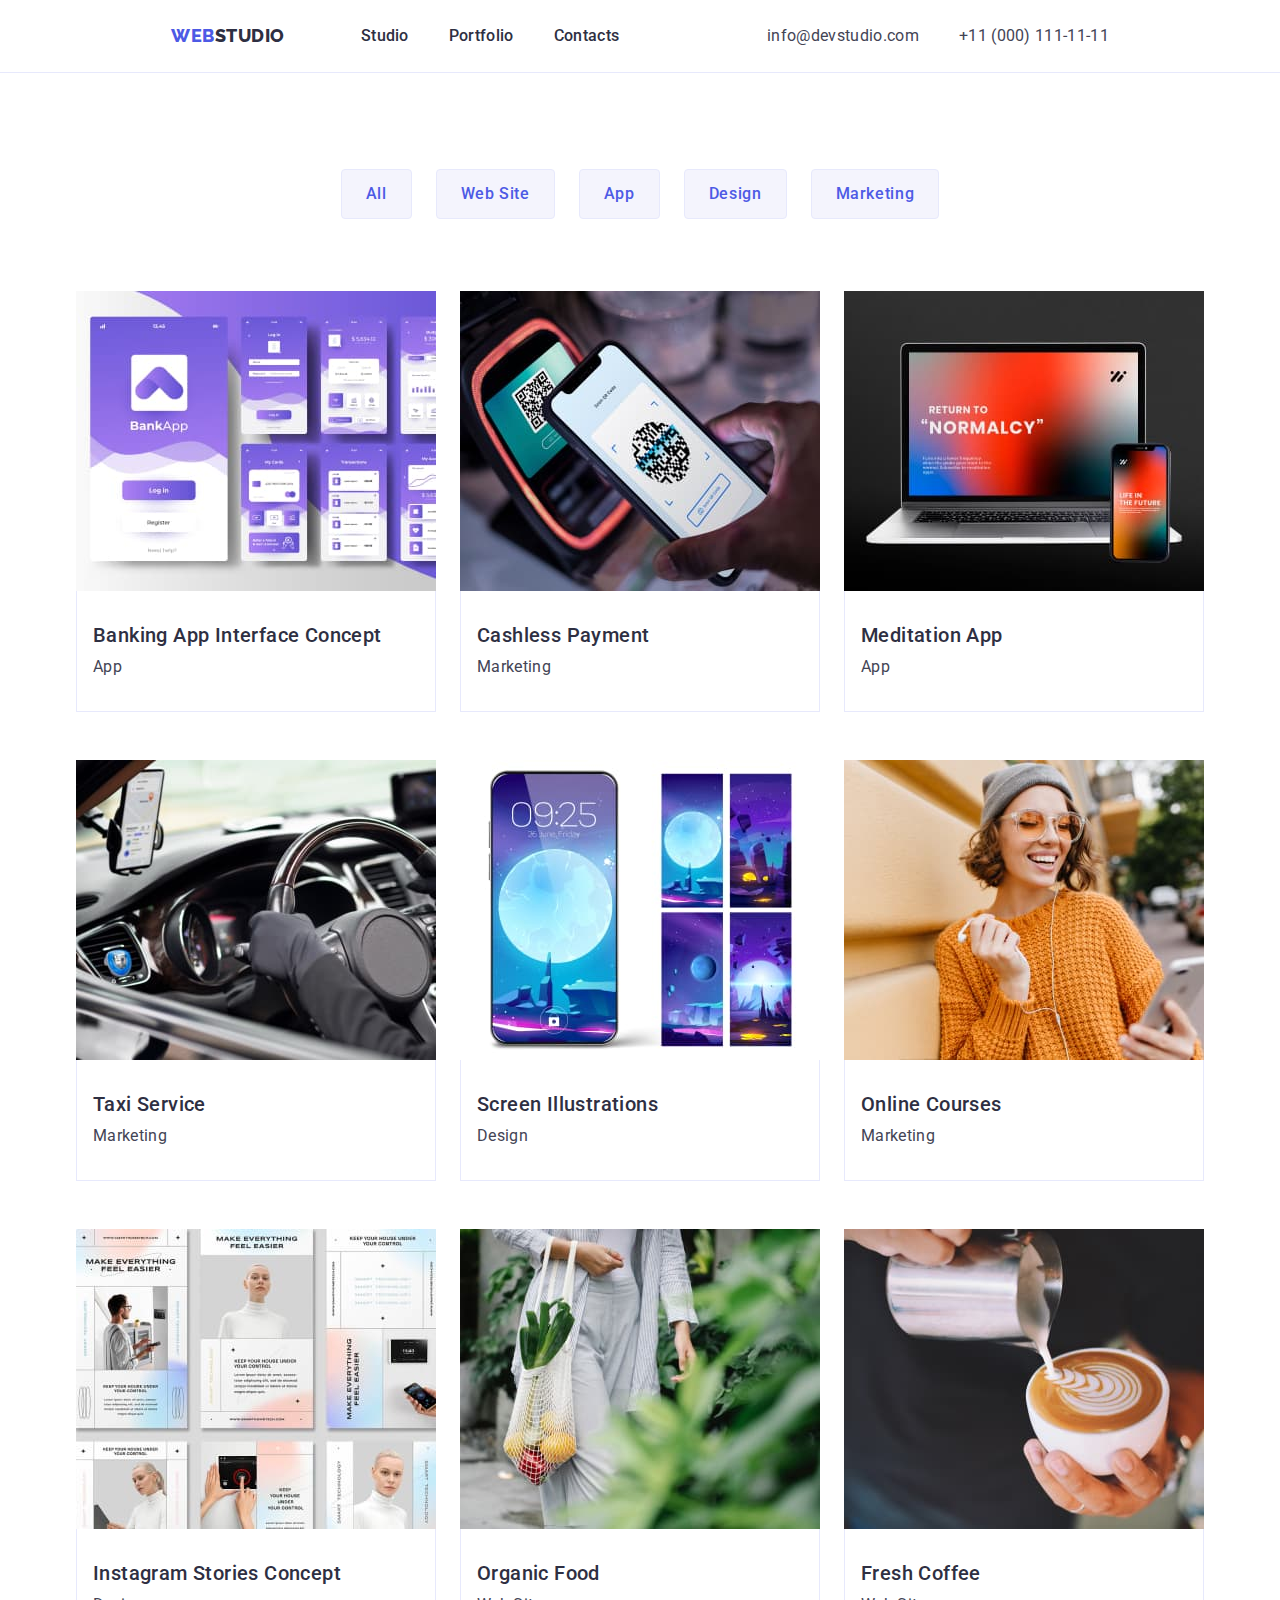
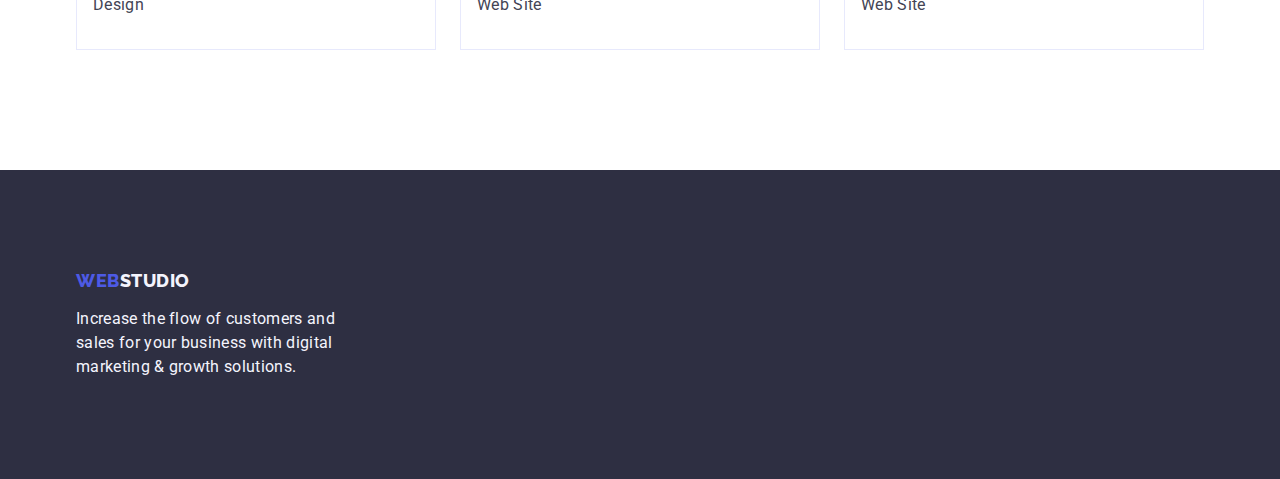
==== commit 26b38830: "fix" ====
--- a/portfolio.html
+++ b/portfolio.html
@@ -10,37 +10,40 @@
             href="https://fonts.googleapis.com/css2?family=Raleway:wght@800&family=Roboto:wght@400;500;700;900&display=swap"
             rel="stylesheet"
         />
-        <link rel="stylesheet" href="https://cdnjs.cloudflare.com/ajax/libs/modern-normalize/1.1.0/modern-normalize.min.css">
+        <link
+            rel="stylesheet"
+            href="https://cdnjs.cloudflare.com/ajax/libs/modern-normalize/1.1.0/modern-normalize.min.css"
+        />
         <link rel="stylesheet" href="css/styles.css" />
     </head>
     <body id="portfolio">
         <header class="header">
             <div class="container flex-box">
-            <nav class="site-nav">
-                <a class="site-nav__logo link" href="./index.html"
-                    >WEB<span class="accent">Studio</span></a
-                >
-                <ul class="site-nav__list list">
-                    <li><a class="site-nav-link link" href="./index.html">Studio</a></li>
-                    <li><a class="site-nav-link link" href="./portfolio.html">Portfolio</a></li>
-                    <li><a class="site-nav-link link" href="">Contacts</a></li>
-                </ul>
-            </nav>
-            <address class="adress">
-                <ul class="adress__list list">
-                    <li>
-                        <a class="adress__link link" href="”mailto:info@devstudio.com”"
-                            >info@devstudio.com</a
-                        >
-                    </li>
-                    <li>
-                        <a class="adress__link link" href="tel:+110001111111"
-                            >+11 (000) 111-11-11</a
-                        >
-                    </li>
-                </ul>
-            </address>
-        </div>
+                <nav class="site-nav">
+                    <a class="site-nav__logo link" href="./index.html"
+                        >WEB<span class="accent">Studio</span></a
+                    >
+                    <ul class="site-nav__list list">
+                        <li><a class="site-nav-link link" href="./index.html">Studio</a></li>
+                        <li><a class="site-nav-link link" href="./portfolio.html">Portfolio</a></li>
+                        <li><a class="site-nav-link link" href="">Contacts</a></li>
+                    </ul>
+                </nav>
+                <address class="adress">
+                    <ul class="adress__list list">
+                        <li>
+                            <a class="adress__link link" href="”mailto:info@devstudio.com”"
+                                >info@devstudio.com</a
+                            >
+                        </li>
+                        <li>
+                            <a class="adress__link link" href="tel:+110001111111"
+                                >+11 (000) 111-11-11</a
+                            >
+                        </li>
+                    </ul>
+                </address>
+            </div>
         </header>
         <main>
             <section class="gallery">
@@ -198,15 +201,18 @@
                 </div>
             </section>
         </main>
-        <footer class="footer container">
-            <a class="footer__logo link" href="./index.html">
-                Web<span class="accent-footer">Studio</span></a
-            >
-            <p class="footer__text">
-                Increase the flow of customers and <br />
-                sales for your business with digital <br />
-                marketing & growth solutions.
-            </p>
+        <footer class="footer">
+            <div class="container">
+                <div class="footer__container">
+                    <a class="footer__logo link" href="./index.html">
+                        Web<span class="accent-footer">Studio</span></a
+                    >
+                    <p class="footer__text">
+                        Increase the flow of customers and sales for your business with digital
+                        marketing & growth solutions.
+                    </p>
+                </div>
+            </div>
         </footer>
     </body>
 </html>
--- a/css/styles.css
+++ b/css/styles.css
@@ -26,7 +26,7 @@
 
 img {
     max-width: 100%;
-    height: auto;  
+    height: auto;
     display: block;
 }
 
@@ -51,9 +51,10 @@
 
 /* ----------------------- index ----------------------------- */
 
-.container{
+.container {
     max-width: 1158px;
     margin: 0 auto;
+    padding: 0 15px;
 }
 .link {
     text-decoration: none;
@@ -63,25 +64,22 @@
     list-style: none;
 }
 
-.flex-box{
+.flex-box {
     display: flex;
     align-items: center;
     justify-content: space-between;
-
 }
 .header {
     padding: 0 156px;
     border-bottom: 1px solid var(--border-color);
 }
 
-
-
 .site-nav {
     color: var(--main-dark-color);
     display: flex;
     align-items: center;
     height: 72px;
-    width: auto; 
+    width: auto;
 }
 
 .site-nav__logo {
@@ -111,6 +109,7 @@
     letter-spacing: 0.32px;
     line-height: 1.5;
     color: var(--main-dark-color);
+    padding: 24px 0;
 }
 
 .site-nav-link:hover,
@@ -131,8 +130,8 @@
     margin-right: 40px;
 }
 
-.adress__link{
-    color:var(--text-color)
+.adress__link {
+    color: var(--text-color);
 }
 
 .adress__link:hover,
@@ -143,7 +142,6 @@
 .accent {
     color: var(--main-dark-color);
 }
-
 
 .hero {
     height: 600px;
@@ -158,7 +156,7 @@
 }
 
 .hero__title {
-    max-width: 496px; 
+    max-width: 496px;
     margin-bottom: 48px;
     font-size: 56px;
     font-weight: 700;
@@ -167,8 +165,8 @@
 }
 
 .hero__button {
-    display: block; 
-    min-width: 169px ;
+    display: block;
+    min-width: 169px;
     font-family: 'Roboto', sans-serif;
     font-weight: 500;
     font-size: 16px;
@@ -194,9 +192,18 @@
     padding: 120px 0;
 }
 
-.visually-hidden{
-    visibility: hidden;
-}
+.visually-hidden {
+    position: absolute;
+    width: 1px;
+    height: 1px;
+    margin: -1px;
+    border: 0;
+    padding: 0;
+    white-space: nowrap;
+    clip-path: inset(100%);
+    clip: rect(0 0 0 0);
+    overflow: hidden;
+  }
 
 .values__subtitle {
     color: var(--main-dark-color);
@@ -210,11 +217,11 @@
 .values__list {
     display: flex;
     justify-content: space-between;
-}
-.values__item{
+    gap: 24px;
+}
+.values__item {
     width: calc((100% - 72px) / 4);
 }
-
 
 .work {
     padding-bottom: 120px;
@@ -237,8 +244,8 @@
     gap: 24px;
 }
 
-.work__item{
-    width: calc((100% - 48px) / 3); 
+.work__item {
+    width: calc((100% - 48px) / 3);
 }
 
 .team {
@@ -260,10 +267,10 @@
 .team__list {
     display: flex;
     justify-content: space-between;
-    gap: 24px; 
-}
-
-.team__content-wrapper{
+    gap: 24px;
+}
+
+.team__content-wrapper {
     padding: 32px 0;
 }
 
@@ -293,7 +300,7 @@
 }
 
 .footer__logo {
-    display: inline-block; 
+    display: inline-block;
     font-family: 'Raleway', sans-serif;
     font-size: var(--logo-font-size);
     color: var(--accent-color);
@@ -304,13 +311,13 @@
     margin-bottom: 16px;
 }
 
-.footer__text {
-    text-align: center;
+.footer__container{
+    max-width: 264px;
 }
 
 /* ----------------------- portfolio ----------------------------- */
 
-.gallery{
+.gallery {
     padding: 96px 0 120px 0;
 }
 
@@ -394,6 +401,6 @@
     padding: 32px 16px;
 }
 
-.gallery__images-text{
+.gallery__images-text {
     color: var(--text-color);
-}+}
